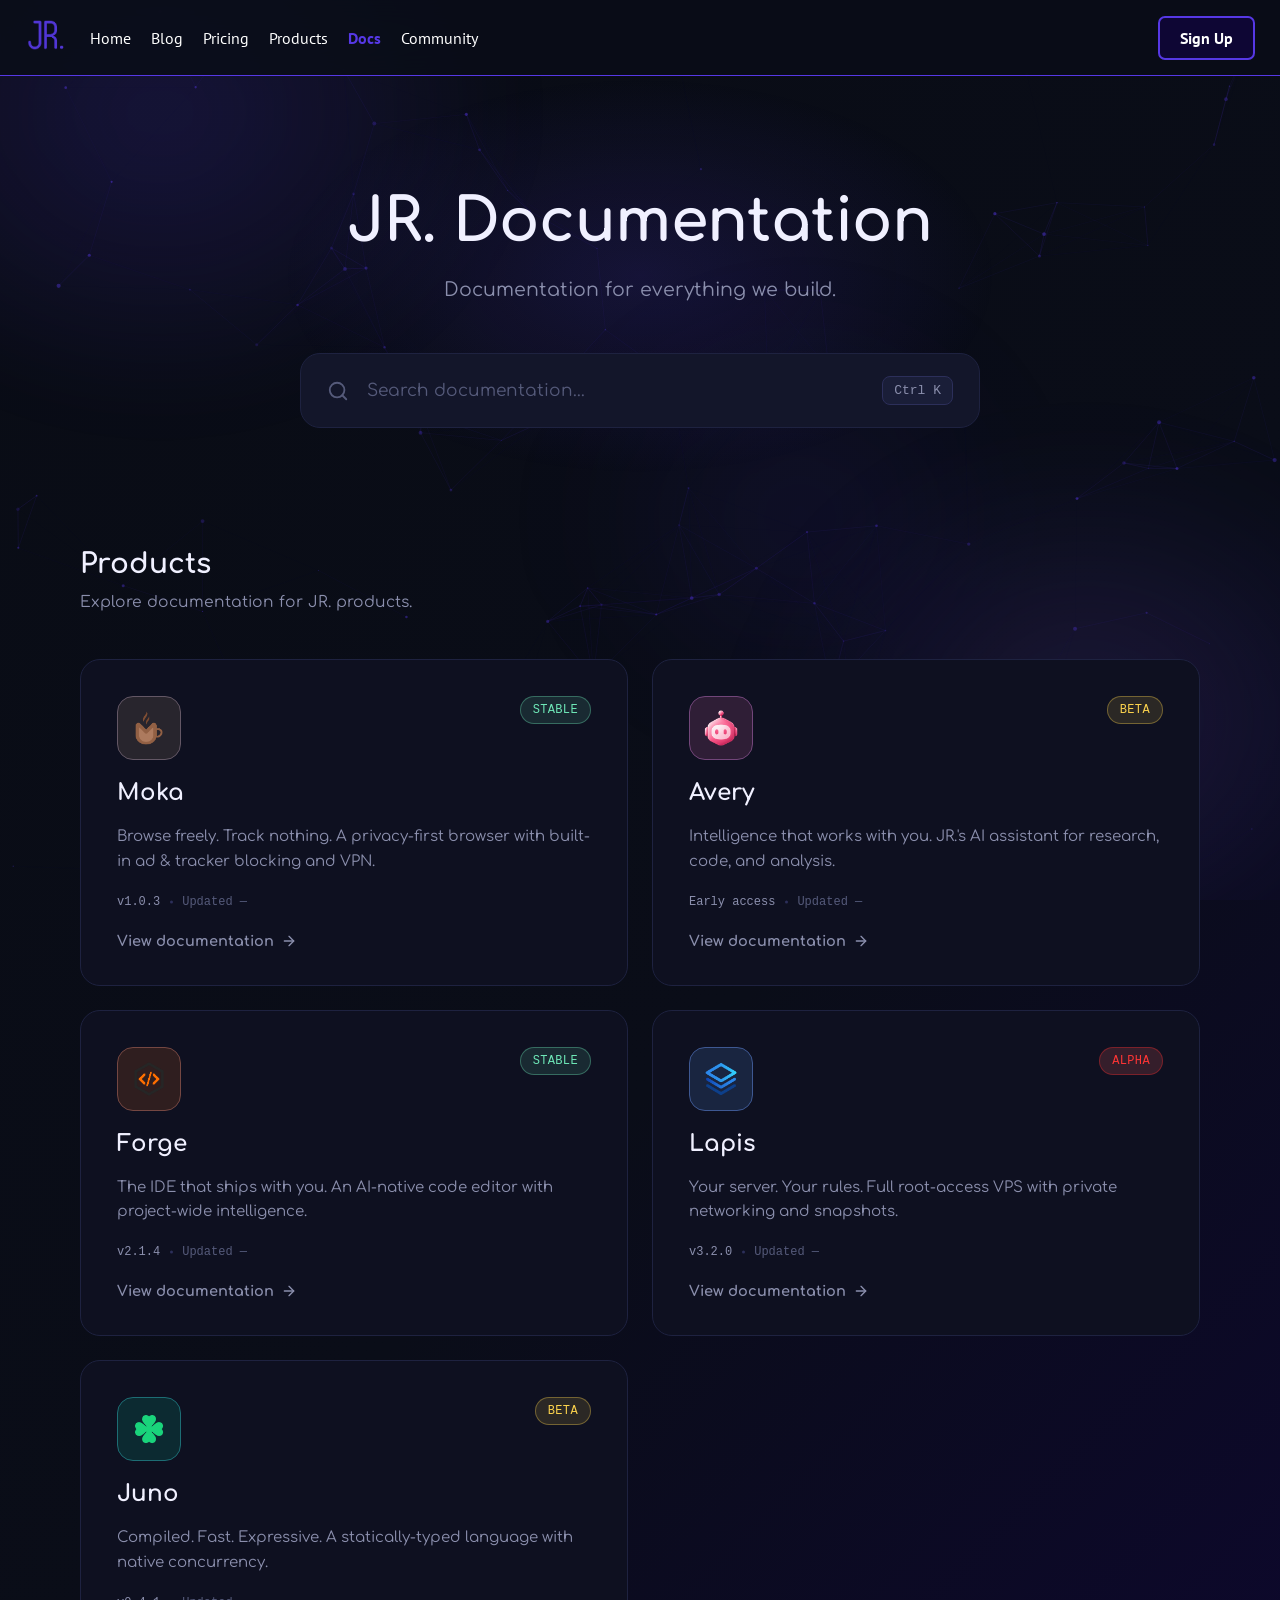
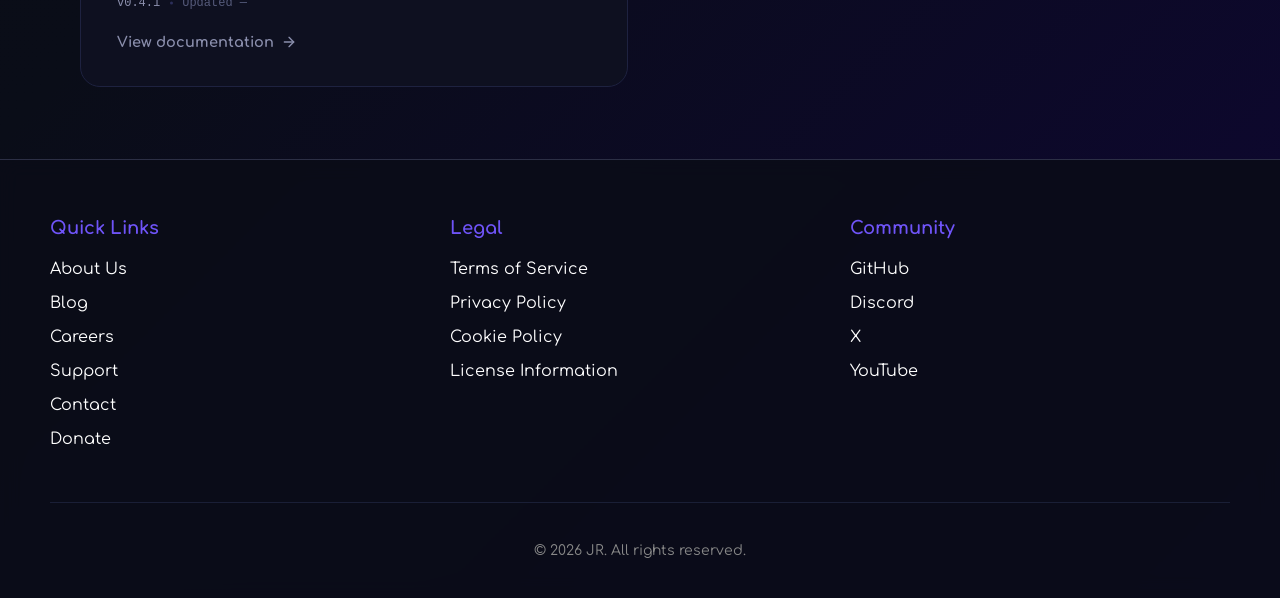
==== index.html @ 00b73f1b "index page" ====
<!DOCTYPE html>
<html lang="en">
<head>
<meta charset="UTF-8">
<meta name="viewport" content="width=device-width, initial-scale=1.0">
<title>JR. Documentation</title>
<meta name="description" content="Documentation for everything JR. builds.">
<meta name="theme-color" content="#0A0D18">

<meta property="og:type" content="website">
<meta property="og:site_name" content="JR.">
<meta property="og:title" content="JR. Documentation">
<meta property="og:description" content="Documentation for everything we build.">
<meta property="og:url" content="https://docs.jrofficial.org/">
<meta property="og:image" content="https://jrofficial.org/assets/images/JR. Logo.png">

<meta name="twitter:card" content="summary">
<meta name="twitter:title" content="JR. Documentation">
<meta name="twitter:description" content="Documentation for everything we build.">
<meta name="twitter:image" content="https://jrofficial.org/assets/images/JR. Logo.png">

<link rel="icon" type="image/png" href="/assets/images/Favicon.png">
<link rel="shortcut icon" type="image/png" href="/assets/images/Favicon.png">
<link rel="apple-touch-icon" href="/assets/images/Favicon.png">
<link rel="preconnect" href="https://fonts.googleapis.com">
<link rel="preconnect" href="https://fonts.gstatic.com" crossorigin>
<link href="https://fonts.googleapis.com/css2?family=Comfortaa:wght@400;600;700&family=PT+Sans:wght@400;700&display=swap" rel="stylesheet">
<link rel="stylesheet" href="main.css">
<script src="main.js" defer></script>
</head>
<body>

<div class="stars" id="stars"><div class="orb-mid"></div></div>
<canvas id="constellation-canvas"></canvas>

<nav class="navbar">
    <div class="nav-left">
        <a href="https://jrofficial.org/"><img src="/assets/images/JR. Logo.png" alt="JR. Logo" class="logo"></a>
        <div class="nav-links" id="nav-links">
            <a href="https://jrofficial.org/">Home</a>
            <a href="https://jrofficial.org/blog">Blog</a>
            <a href="https://jrofficial.org/pricing">Pricing</a>
            <a href="https://jrofficial.org/products">Products</a>
            <a href="/" class="active">Docs</a>
            <a href="https://jrofficial.org/community">Community</a>
        </div>
    </div>
    <div class="signup-hamburger">
        <a href="https://jrofficial.org/signup" style="text-decoration:none"><button class="signup-btn">Sign Up</button></a>
        <div class="hamburger" id="hamburger" aria-label="Toggle menu" role="button" tabindex="0">
            <div></div><div></div><div></div>
        </div>
    </div>
</nav>

<main>
    <section class="hero">
        <div class="hero-inner">
            <h1>JR. Documentation</h1>
            <p>Documentation for everything we build.</p>
            <div class="search-bar" id="search">
                <svg viewBox="0 0 24 24" fill="none" stroke="currentColor" stroke-width="2" stroke-linecap="round" stroke-linejoin="round"><circle cx="11" cy="11" r="8"></circle><line x1="21" y1="21" x2="16.65" y2="16.65"></line></svg>
                <input type="text" id="doc-search" placeholder="Search documentation..." autocomplete="off">
                <span class="kbd" id="kbd-hint">⌘ K</span>
            </div>
        </div>
    </section>

    <section class="section">
        <div class="wrap">
            <div class="section-head">
                <h2>Products</h2>
                <p>Explore documentation for JR. products.</p>
            </div>

            <div class="product-grid">

                <a href="/docs/moka" class="product-card" style="--accent:#C8A27A;--accent-glow:rgba(200,162,122,0.14);">
                    <div class="product-card-top">
                        <img class="product-icon" src="/assets/images/moka-logo.png" alt="">
                        <span class="status-badge stable">Stable</span>
                    </div>
                    <h3>Moka</h3>
                    <p class="desc">Browse freely. Track nothing. A privacy-first browser with built-in ad &amp; tracker blocking and VPN.</p>
                    <div class="card-meta">
                        <span class="version-tag">v1.0.3</span>
                        <span class="updated-tag">Updated —</span>
                    </div>
                    <span class="view-link">View documentation
                        <svg viewBox="0 0 24 24" fill="none" stroke="currentColor" stroke-width="2" stroke-linecap="round" stroke-linejoin="round"><line x1="5" y1="12" x2="19" y2="12"></line><polyline points="12 5 19 12 12 19"></polyline></svg>
                    </span>
                </a>

                <a href="/docs/avery" class="product-card" style="--accent:#F472B6;--accent-glow:rgba(244,114,182,0.14);">
                    <div class="product-card-top">
                        <img class="product-icon" src="/assets/images/avery-logo.png" alt="">
                        <span class="status-badge beta">Beta</span>
                    </div>
                    <h3>Avery</h3>
                    <p class="desc">Intelligence that works with you. JR.'s AI assistant for research, code, and analysis.</p>
                    <div class="card-meta">
                        <span class="version-tag">Early access</span>
                        <span class="updated-tag">Updated —</span>
                    </div>
                    <span class="view-link">View documentation
                        <svg viewBox="0 0 24 24" fill="none" stroke="currentColor" stroke-width="2" stroke-linecap="round" stroke-linejoin="round"><line x1="5" y1="12" x2="19" y2="12"></line><polyline points="12 5 19 12 12 19"></polyline></svg>
                    </span>
                </a>

                <a href="/docs/forge" class="product-card" style="--accent:#F97316;--accent-glow:rgba(249,115,22,0.14);">
                    <div class="product-card-top">
                        <img class="product-icon" src="/assets/images/forge-logo.png" alt="">
                        <span class="status-badge stable">Stable</span>
                    </div>
                    <h3>Forge</h3>
                    <p class="desc">The IDE that ships with you. An AI-native code editor with project-wide intelligence.</p>
                    <div class="card-meta">
                        <span class="version-tag">v2.1.4</span>
                        <span class="updated-tag">Updated —</span>
                    </div>
                    <span class="view-link">View documentation
                        <svg viewBox="0 0 24 24" fill="none" stroke="currentColor" stroke-width="2" stroke-linecap="round" stroke-linejoin="round"><line x1="5" y1="12" x2="19" y2="12"></line><polyline points="12 5 19 12 12 19"></polyline></svg>
                    </span>
                </a>

                <a href="/docs/lapis" class="product-card" style="--accent:#60A5FA;--accent-glow:rgba(96,165,250,0.14);">
                    <div class="product-card-top">
                        <img class="product-icon" src="/assets/images/lapis-logo.png" alt="">
                        <span class="status-badge experimental">Alpha</span>
                    </div>
                    <h3>Lapis</h3>
                    <p class="desc">Your server. Your rules. Full root-access VPS with private networking and snapshots.</p>
                    <div class="card-meta">
                        <span class="version-tag">v3.2.0</span>
                        <span class="updated-tag">Updated —</span>
                    </div>
                    <span class="view-link">View documentation
                        <svg viewBox="0 0 24 24" fill="none" stroke="currentColor" stroke-width="2" stroke-linecap="round" stroke-linejoin="round"><line x1="5" y1="12" x2="19" y2="12"></line><polyline points="12 5 19 12 12 19"></polyline></svg>
                    </span>
                </a>

                <a href="/docs/juno" class="product-card" style="--accent:#00E0A4;--accent-glow:rgba(0,200,150,0.14);">
                    <div class="product-card-top">
                        <img class="product-icon" src="/assets/images/juno-logo.png" alt="">
                        <span class="status-badge beta">Beta</span>
                    </div>
                    <h3>Juno</h3>
                    <p class="desc">Compiled. Fast. Expressive. A statically-typed language with native concurrency.</p>
                    <div class="card-meta">
                        <span class="version-tag">v0.4.1</span>
                        <span class="updated-tag">Updated —</span>
                    </div>
                    <span class="view-link">View documentation
                        <svg viewBox="0 0 24 24" fill="none" stroke="currentColor" stroke-width="2" stroke-linecap="round" stroke-linejoin="round"><line x1="5" y1="12" x2="19" y2="12"></line><polyline points="12 5 19 12 12 19"></polyline></svg>
                    </span>
                </a>

            </div>
        </div>
    </section>
</main>

<footer>
    <div class="footer-content">
        <div class="footer-section">
            <h3>Quick Links</h3>
            <div class="footer-links">
                <a href="#">About Us</a>
                <a href="https://jrofficial.org/blog">Blog</a>
                <a href="#">Careers</a>
                <a href="#">Support</a>
                <a href="#">Contact</a>
                <a href="https://ko-fi.com/jr_official" target="_blank" rel="noopener noreferrer">Donate</a>
            </div>
        </div>
        <div class="footer-section">
            <h3>Legal</h3>
            <div class="footer-links">
                <a href="#">Terms of Service</a>
                <a href="#">Privacy Policy</a>
                <a href="#">Cookie Policy</a>
                <a href="#">License Information</a>
            </div>
        </div>
        <div class="footer-section">
            <h3>Community</h3>
            <div class="footer-links">
                <a href="https://github.com/jr-official" target="_blank" rel="noopener noreferrer">GitHub</a>
                <a href="https://discord.gg/d4kfXDrcG8" target="_blank" rel="noopener noreferrer">Discord</a>
                <a href="https://x.com/jr_suite" target="_blank" rel="noopener noreferrer">X</a>
                <a href="https://youtube.com/@junior.software" target="_blank" rel="noopener noreferrer">YouTube</a>
            </div>
        </div>
    </div>
    <div class="footer-separator"></div>
    <div class="copyright">© 2026 JR. All rights reserved.</div>
</footer>

</body>
</html>
---- main.css ----
:root {
    --purple: #5638E5;
    --purple-dim: #3C25C2;
    --purple-glow: rgba(86, 56, 229, 0.16);
    --purple-glow-strong: rgba(86, 56, 229, 0.30);

    --surface: #0A0D18;
    --surface-1: #0E1020;
    --surface-2: #13162A;
    --surface-3: #1A1E38;

    --border: #1E2240;
    --border-bright: #2C2F5A;

    --text-primary: #F0F0FF;
    --text-secondary: #8B8FAD;
    --text-muted: #555A7A;

    --radius-sm: 8px;
    --radius-md: 12px;
    --radius-lg: 16px;
    --radius-xl: 20px;

    --mono: 'JetBrains Mono', 'SF Mono', Consolas, monospace;
    --header-h: 72px;
}

* { box-sizing: border-box; }

html {
    scroll-behavior: smooth;
}

body {
    margin: 0;
    background: linear-gradient(135deg, #090C15 0%, #0A0D18 50%, #0E0634 100%);
    color: var(--text-primary);
    font-family: 'Comfortaa', sans-serif;
    -webkit-font-smoothing: antialiased;
    min-height: 100vh;
    position: relative;
    overflow-x: hidden;
}

a { color: inherit; text-decoration: none; }

:focus-visible {
    outline: 2px solid var(--purple);
    outline-offset: 2px;
    border-radius: var(--radius-sm);
}


.stars {
    position: fixed;
    top: 0;
    left: 0;
    width: 100%;
    height: 100%;
    pointer-events: none;
    z-index: 0;
    overflow: hidden;
}

.stars::before {
    content: '';
    position: absolute;
    top: -20%;
    left: -15%;
    width: 55%;
    height: 65%;
    background: radial-gradient(ellipse at center, rgba(86, 56, 229, 0.18) 0%, rgba(86, 56, 229, 0.06) 50%, transparent 70%);
    border-radius: 50%;
    filter: blur(40px);
    animation: orbDrift1 25s ease-in-out infinite alternate;
}

.stars::after {
    content: '';
    position: absolute;
    bottom: -10%;
    right: -10%;
    width: 50%;
    height: 60%;
    background: radial-gradient(ellipse at center, rgba(139, 92, 246, 0.15) 0%, rgba(86, 56, 229, 0.05) 50%, transparent 70%);
    border-radius: 50%;
    filter: blur(50px);
    animation: orbDrift2 30s ease-in-out infinite alternate;
}

.stars .orb-mid {
    position: absolute;
    top: 35%;
    right: 20%;
    width: 35%;
    height: 45%;
    background: radial-gradient(ellipse at center, rgba(67, 37, 194, 0.12) 0%, transparent 70%);
    border-radius: 50%;
    filter: blur(60px);
    animation: orbDrift3 20s ease-in-out infinite alternate;
}

@keyframes orbDrift1 {
    0% { transform: translate(0, 0) scale(1); }
    100% { transform: translate(6%, 8%) scale(1.08); }
}

@keyframes orbDrift2 {
    0% { transform: translate(0, 0) scale(1); }
    100% { transform: translate(-8%, -6%) scale(1.1); }
}

@keyframes orbDrift3 {
    0% { transform: translate(0, 0) scale(1); opacity: 0.8; }
    100% { transform: translate(-5%, 10%) scale(0.92); opacity: 1; }
}

#constellation-canvas {
    position: fixed;
    top: 0;
    left: 0;
    width: 100%;
    height: 100%;
    pointer-events: none;
    z-index: 0;
}

.navbar,
main,
footer {
    position: relative;
    z-index: 1;
}

@media (prefers-reduced-motion: reduce) {
    .stars::before,
    .stars::after,
    .stars .orb-mid {
        animation: none;
    }
}

.wrap {
    max-width: 1240px;
    margin: 0 auto;
    padding: 0 40px;
}


.navbar {
    display: flex;
    justify-content: space-between;
    align-items: center;
    padding: 15px 25px;
    background: rgba(10,13,24,0.85);
    backdrop-filter: blur(14px);
    -webkit-backdrop-filter: blur(14px);
    border-bottom: 1px solid var(--purple);
    position: sticky;
    top: 0;
    z-index: 100;
    transition: border-color 0.5s ease;
}

.nav-left { display: flex; align-items: center; gap: 20px; }
.logo { width: 45px; height: auto; cursor: pointer; transition: transform 0.3s; display: block; }
.logo:hover { transform: scale(1.1); }
.nav-links { display: flex; gap: 20px; font-family: 'PT Sans', sans-serif; font-size: 16px; }
.nav-links a { text-decoration: none; color: white; transition: color 0.2s; }
.nav-links a:hover { color: var(--purple); }
.nav-links a.active { color: var(--purple); font-weight: bold; }
.signup-hamburger { display: flex; align-items: center; gap: 30px; }

.signup-btn {
    background: #0E0634;
    border: 2px solid var(--purple);
    border-radius: 7px;
    padding: 10px 20px;
    font-family: 'PT Sans', sans-serif;
    font-size: 16px;
    font-weight: 600;
    color: white;
    cursor: pointer;
    transition: background 0.25s;
}
.signup-btn:hover { background: var(--purple); }

.hamburger { width: 25px; height: 18px; display: none; flex-direction: column; justify-content: space-between; cursor: pointer; }
.hamburger div { height: 3px; background: white; border-radius: 2px; }

.nav-links.active {
    display: flex; flex-direction: column;
    position: absolute; top: 60px; left: 0; right: 0;
    background: #0A0D18; padding: 20px;
    box-shadow: 0 5px 10px rgba(0,0,0,0.2); z-index: 100;
}

@media (max-width: 768px) {
    .nav-links { display: none; }
    .hamburger { display: flex; }
}


.hero {
    padding: 112px 32px 48px;
    text-align: center;
    position: relative;
}

.hero::before {
    content: '';
    position: absolute;
    top: 0;
    left: 50%;
    transform: translateX(-50%);
    width: 720px;
    height: 400px;
    background: radial-gradient(ellipse at center, var(--purple-glow) 0%, transparent 70%);
    pointer-events: none;
    z-index: 0;
}

.hero-inner {
    position: relative;
    z-index: 1;
    max-width: 760px;
    margin: 0 auto;
}

.hero h1 {
    font-size: 60px;
    font-weight: 700;
    margin: 0 0 20px;
    letter-spacing: -0.01em;
}

.hero p {
    font-size: 19px;
    color: var(--text-secondary);
    margin: 0 0 48px;
    line-height: 1.6;
}

.search-bar {
    display: flex;
    align-items: center;
    gap: 16px;
    max-width: 680px;
    margin: 0 auto;
    padding: 22px 26px;
    background: var(--surface-2);
    border: 1px solid var(--border);
    border-radius: var(--radius-xl);
    cursor: text;
    transition: border-color 0.15s ease, box-shadow 0.15s ease;
}

.search-bar:hover {
    border-color: var(--border-bright);
}

.search-bar:focus-within {
    border-color: var(--purple);
    box-shadow: 0 0 0 5px var(--purple-glow);
}

.search-bar svg {
    flex-shrink: 0;
    width: 22px;
    height: 22px;
    color: var(--text-muted);
}

.search-bar input {
    flex: 1;
    background: none;
    border: none;
    outline: none;
    color: var(--text-primary);
    font-family: 'Comfortaa', sans-serif;
    font-size: 17px;
}

.search-bar input::placeholder {
    color: var(--text-muted);
}

.kbd {
    display: flex;
    align-items: center;
    gap: 4px;
    flex-shrink: 0;
    padding: 6px 11px;
    background: var(--surface-3);
    border: 1px solid var(--border-bright);
    border-radius: var(--radius-sm);
    font-family: var(--mono);
    font-size: 13px;
    color: var(--text-secondary);
}


section.section {
    padding: 72px 40px;
}

main > section.section:first-of-type {
    padding-top: 24px;
}

.section-head {
    max-width: 680px;
    margin: 0 0 44px;
}

.section-head h2 {
    font-size: 28px;
    font-weight: 700;
    margin: 0 0 10px;
}

.section-head p {
    font-size: 15.5px;
    color: var(--text-secondary);
    margin: 0;
    line-height: 1.6;
}

.product-grid {
    display: grid;
    grid-template-columns: repeat(2, 1fr);
    gap: 24px;
}

.product-card {
    --accent: var(--purple);
    --accent-glow: var(--purple-glow);
    display: flex;
    flex-direction: column;
    gap: 20px;
    padding: 36px;
    background: var(--surface-1);
    border: 1px solid var(--border);
    border-radius: var(--radius-xl);
    transition: border-color 0.15s ease, background 0.15s ease, transform 0.15s ease;
}

.product-card:hover {
    border-color: var(--accent);
    background: var(--surface-2);
    transform: translateY(-2px);
}

.product-card:focus-visible {
    border-color: var(--accent);
}

.product-card:hover .view-link {
    color: var(--accent);
}

.product-card-top {
    display: flex;
    align-items: flex-start;
    justify-content: space-between;
    gap: 12px;
}

.product-icon {
    width: 64px;
    height: 64px;
    border-radius: var(--radius-lg);
    background: var(--accent-glow);
    border: 1px solid color-mix(in srgb, var(--accent) 35%, var(--border-bright));
    padding: 13px;
    object-fit: contain;
    flex-shrink: 0;
    transition: border-color 0.15s ease, background 0.15s ease;
}

.product-card:hover .product-icon {
    border-color: var(--accent);
}

.status-badge {
    font-family: var(--mono);
    font-size: 12px;
    letter-spacing: 0.03em;
    text-transform: uppercase;
    padding: 6px 12px;
    border-radius: 999px;
    border: 1px solid var(--border-bright);
    color: var(--text-secondary);
    white-space: nowrap;
    height: fit-content;
}

.status-badge.stable { color: #6EE7B7; background: rgba(110, 231, 183, 0.12); border-color: rgba(110, 231, 183, 0.35); }
.status-badge.beta { color: #FCD34D; background: rgba(252, 211, 77, 0.12); border-color: rgba(252, 211, 77, 0.35); }
.status-badge.experimental { color: #ff3535; background: rgba(255, 107, 107, 0.164); border-color: rgba(255, 40, 40, 0.35); }
.status-badge.coming-soon { color: var(--text-muted); background: var(--surface-3); border-color: var(--border-bright); }
.status-badge.deprecated { color: #94A3B8; background: rgba(148, 163, 184, 0.12); border-color: rgba(148, 163, 184, 0.35); }

.product-card h3 {
    font-size: 23px;
    font-weight: 700;
    margin: 0;
}

.product-card .desc {
    font-size: 15px;
    color: var(--text-secondary);
    line-height: 1.65;
    margin: 0;
    flex: 1;
}

.card-meta {
    display: flex;
    align-items: center;
    gap: 10px;
    font-family: var(--mono);
    font-size: 12px;
}

.version-tag {
    color: var(--text-secondary);
}

.updated-tag {
    color: var(--text-muted);
    position: relative;
    padding-left: 12px;
}

.updated-tag::before {
    content: '';
    position: absolute;
    left: 0;
    top: 50%;
    transform: translateY(-50%);
    width: 3px;
    height: 3px;
    border-radius: 50%;
    background: var(--border-bright);
}

.product-card .view-link {
    display: inline-flex;
    align-items: center;
    gap: 7px;
    font-size: 14.5px;
    font-weight: 700;
    color: var(--text-secondary);
    margin-top: 4px;
    transition: color 0.15s ease;
}

.product-card .view-link svg {
    width: 16px;
    height: 16px;
    transition: transform 0.15s ease;
}

.product-card:hover .view-link svg {
    transform: translateX(3px);
}

footer {
    background: rgba(10,13,24,0.9);
    backdrop-filter: blur(10px);
    -webkit-backdrop-filter: blur(10px);
    border-top: 1px solid #2C2F45;
    padding: 40px 50px;
    font-family: 'Comfortaa', sans-serif;
    color: white;
    position: relative;
    z-index: 10;
}

.footer-content { display: flex; flex-wrap: wrap; justify-content: space-between; align-items: flex-start; gap: 20px; }
.footer-section { margin-bottom: 20px; flex: 1; }
.footer-section h3 { font-size: 18px; margin-bottom: 20px; color: #6f54f8; }
.footer-links { display: flex; flex-direction: column; }
.footer-links a { display: block; margin-bottom: 12px; padding: 2px 0; color: white; text-decoration: none; transition: color 0.2s; width: fit-content; }
.footer-links a:hover { color: var(--purple); }
.footer-separator { width: 100%; height: 1px; background: #1A1F36; margin: 20px 0; }
.copyright { text-align: center; padding-top: 20px; font-size: 14px; color: #888; }

@media (max-width: 640px) {
    footer { padding: 32px 24px; }
    .footer-content { flex-direction: column; }
}

@media (max-width: 720px) {
    .hero {
        padding: 72px 20px 32px;
    }
    .hero h1 {
        font-size: 38px;
    }
    .hero p {
        font-size: 16px;
    }
    .search-bar {
        padding: 16px 18px;
    }
    .product-grid {
        grid-template-columns: 1fr;
    }
    .product-card {
        padding: 28px;
    }
    .quick-grid {
        grid-template-columns: 1fr;
    }
    section.section {
        padding: 48px 20px;
    }
    .wrap {
        padding: 0 20px;
    }
}

@media (prefers-reduced-motion: reduce) {
    * {
        transition: none !important;
        scroll-behavior: auto !important;
    }
}
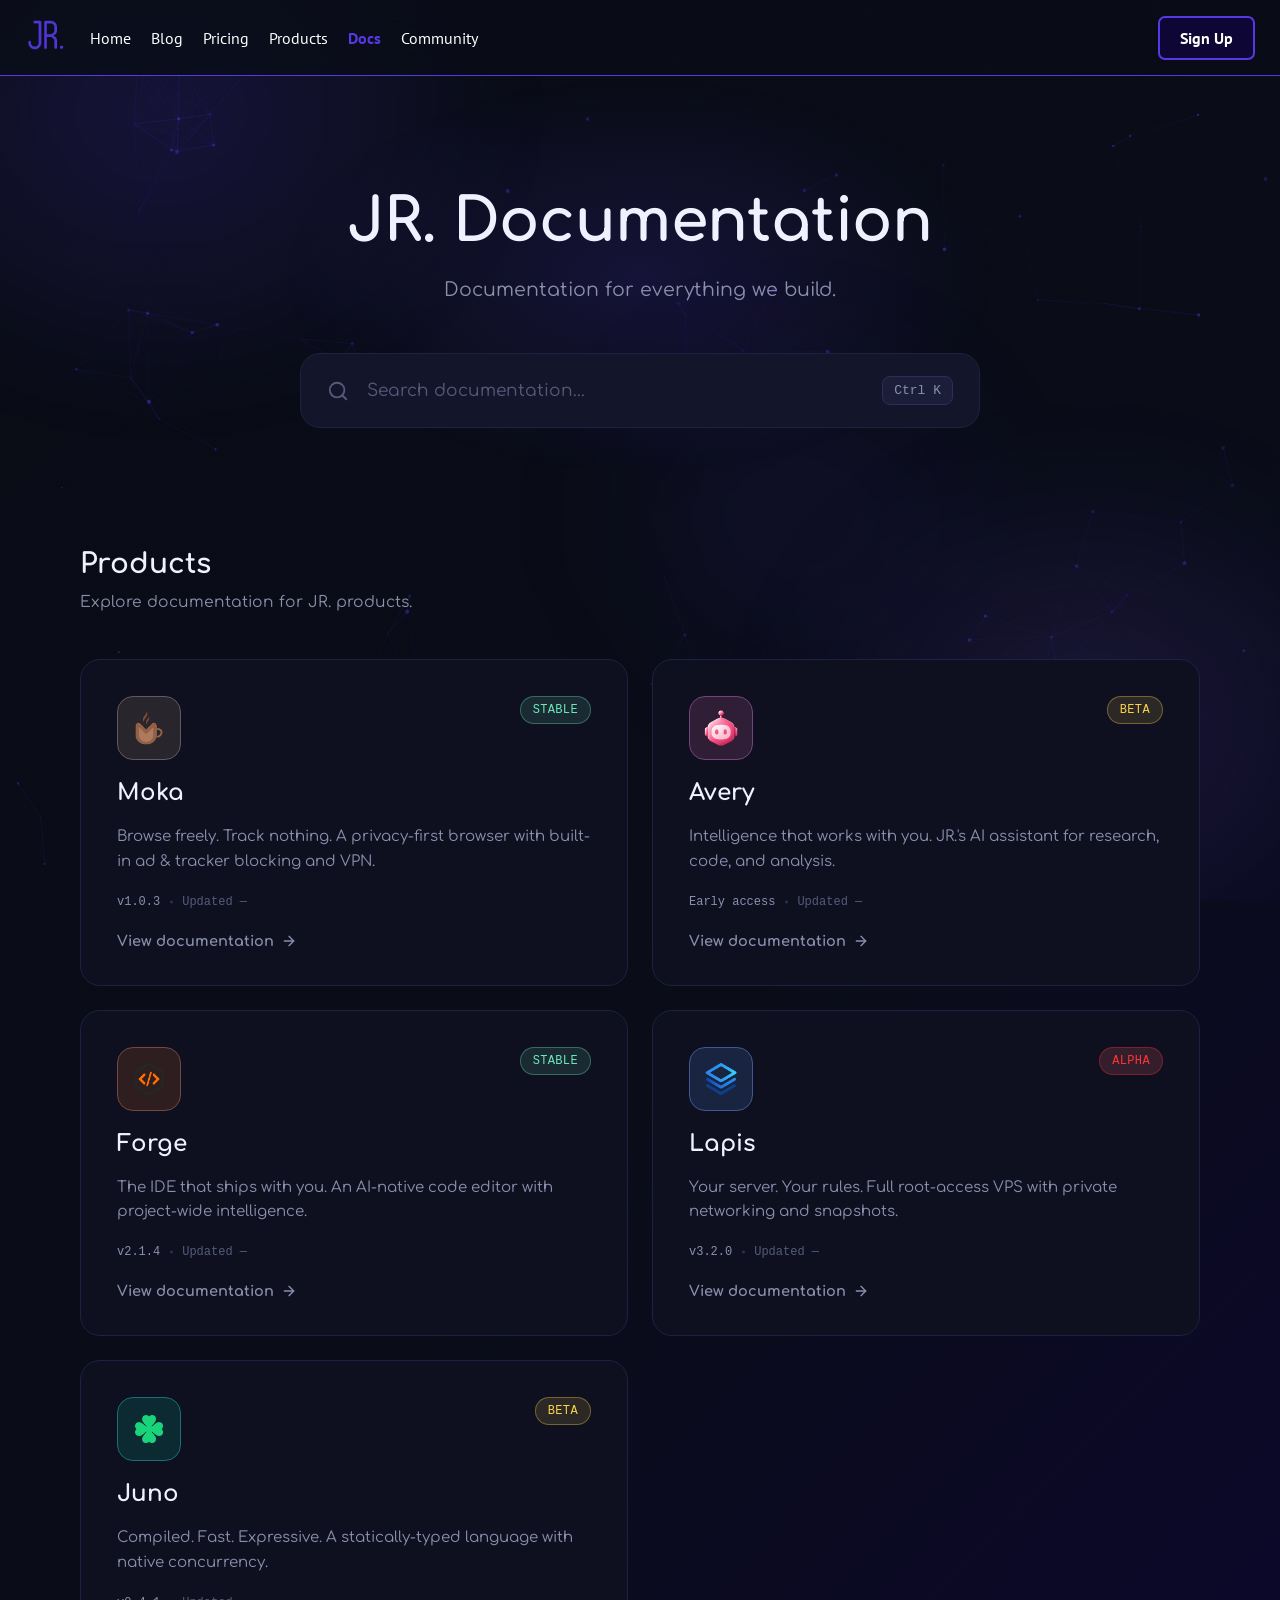
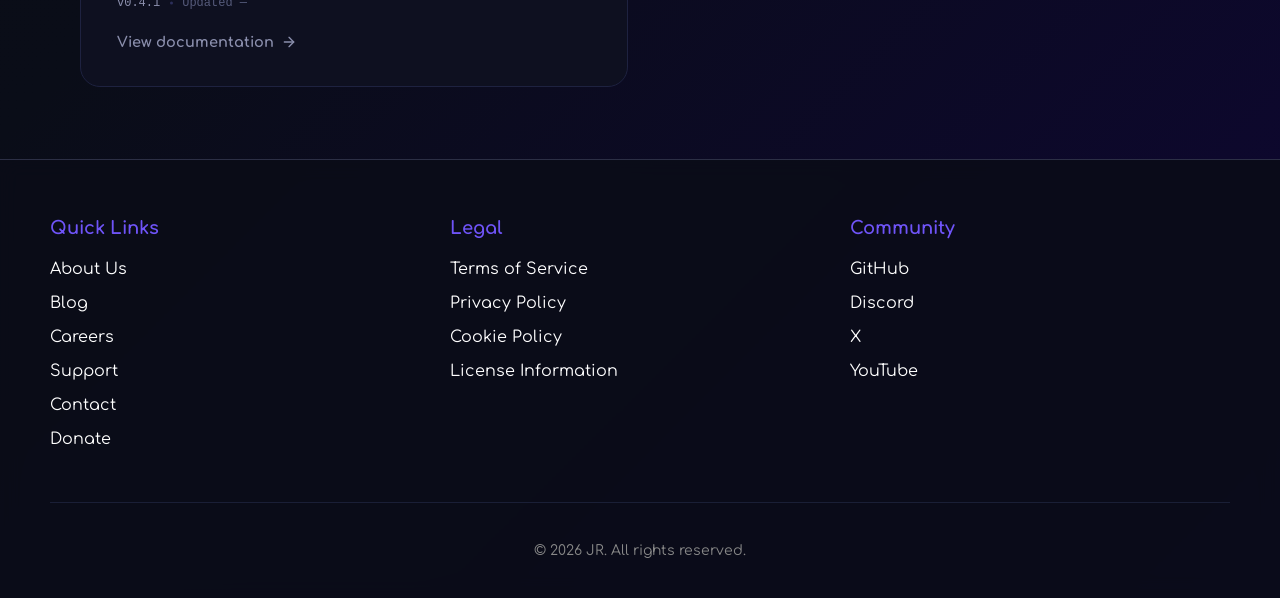
==== commit 730bda1e: "product-specifc docs (sample)" ====
--- a/index.html
+++ b/index.html
@@ -75,7 +75,7 @@
 
             <div class="product-grid">
 
-                <a href="/docs/moka" class="product-card" style="--accent:#C8A27A;--accent-glow:rgba(200,162,122,0.14);">
+                <a href="/docs/moka/index.html" class="product-card" style="--accent:#C8A27A;--accent-glow:rgba(200,162,122,0.14);">
                     <div class="product-card-top">
                         <img class="product-icon" src="/assets/images/moka-logo.png" alt="">
                         <span class="status-badge stable">Stable</span>
@@ -91,7 +91,7 @@
                     </span>
                 </a>
 
-                <a href="/docs/avery" class="product-card" style="--accent:#F472B6;--accent-glow:rgba(244,114,182,0.14);">
+                <a href="/docs/avery/index.html" class="product-card" style="--accent:#F472B6;--accent-glow:rgba(244,114,182,0.14);">
                     <div class="product-card-top">
                         <img class="product-icon" src="/assets/images/avery-logo.png" alt="">
                         <span class="status-badge beta">Beta</span>
@@ -107,7 +107,7 @@
                     </span>
                 </a>
 
-                <a href="/docs/forge" class="product-card" style="--accent:#F97316;--accent-glow:rgba(249,115,22,0.14);">
+                <a href="/docs/forge/index.html" class="product-card" style="--accent:#F97316;--accent-glow:rgba(249,115,22,0.14);">
                     <div class="product-card-top">
                         <img class="product-icon" src="/assets/images/forge-logo.png" alt="">
                         <span class="status-badge stable">Stable</span>
@@ -123,7 +123,7 @@
                     </span>
                 </a>
 
-                <a href="/docs/lapis" class="product-card" style="--accent:#60A5FA;--accent-glow:rgba(96,165,250,0.14);">
+                <a href="/docs/lapis/index.html" class="product-card" style="--accent:#60A5FA;--accent-glow:rgba(96,165,250,0.14);">
                     <div class="product-card-top">
                         <img class="product-icon" src="/assets/images/lapis-logo.png" alt="">
                         <span class="status-badge experimental">Alpha</span>
@@ -139,7 +139,7 @@
                     </span>
                 </a>
 
-                <a href="/docs/juno" class="product-card" style="--accent:#00E0A4;--accent-glow:rgba(0,200,150,0.14);">
+                <a href="/docs/juno/index.html" class="product-card" style="--accent:#00E0A4;--accent-glow:rgba(0,200,150,0.14);">
                     <div class="product-card-top">
                         <img class="product-icon" src="/assets/images/juno-logo.png" alt="">
                         <span class="status-badge beta">Beta</span>
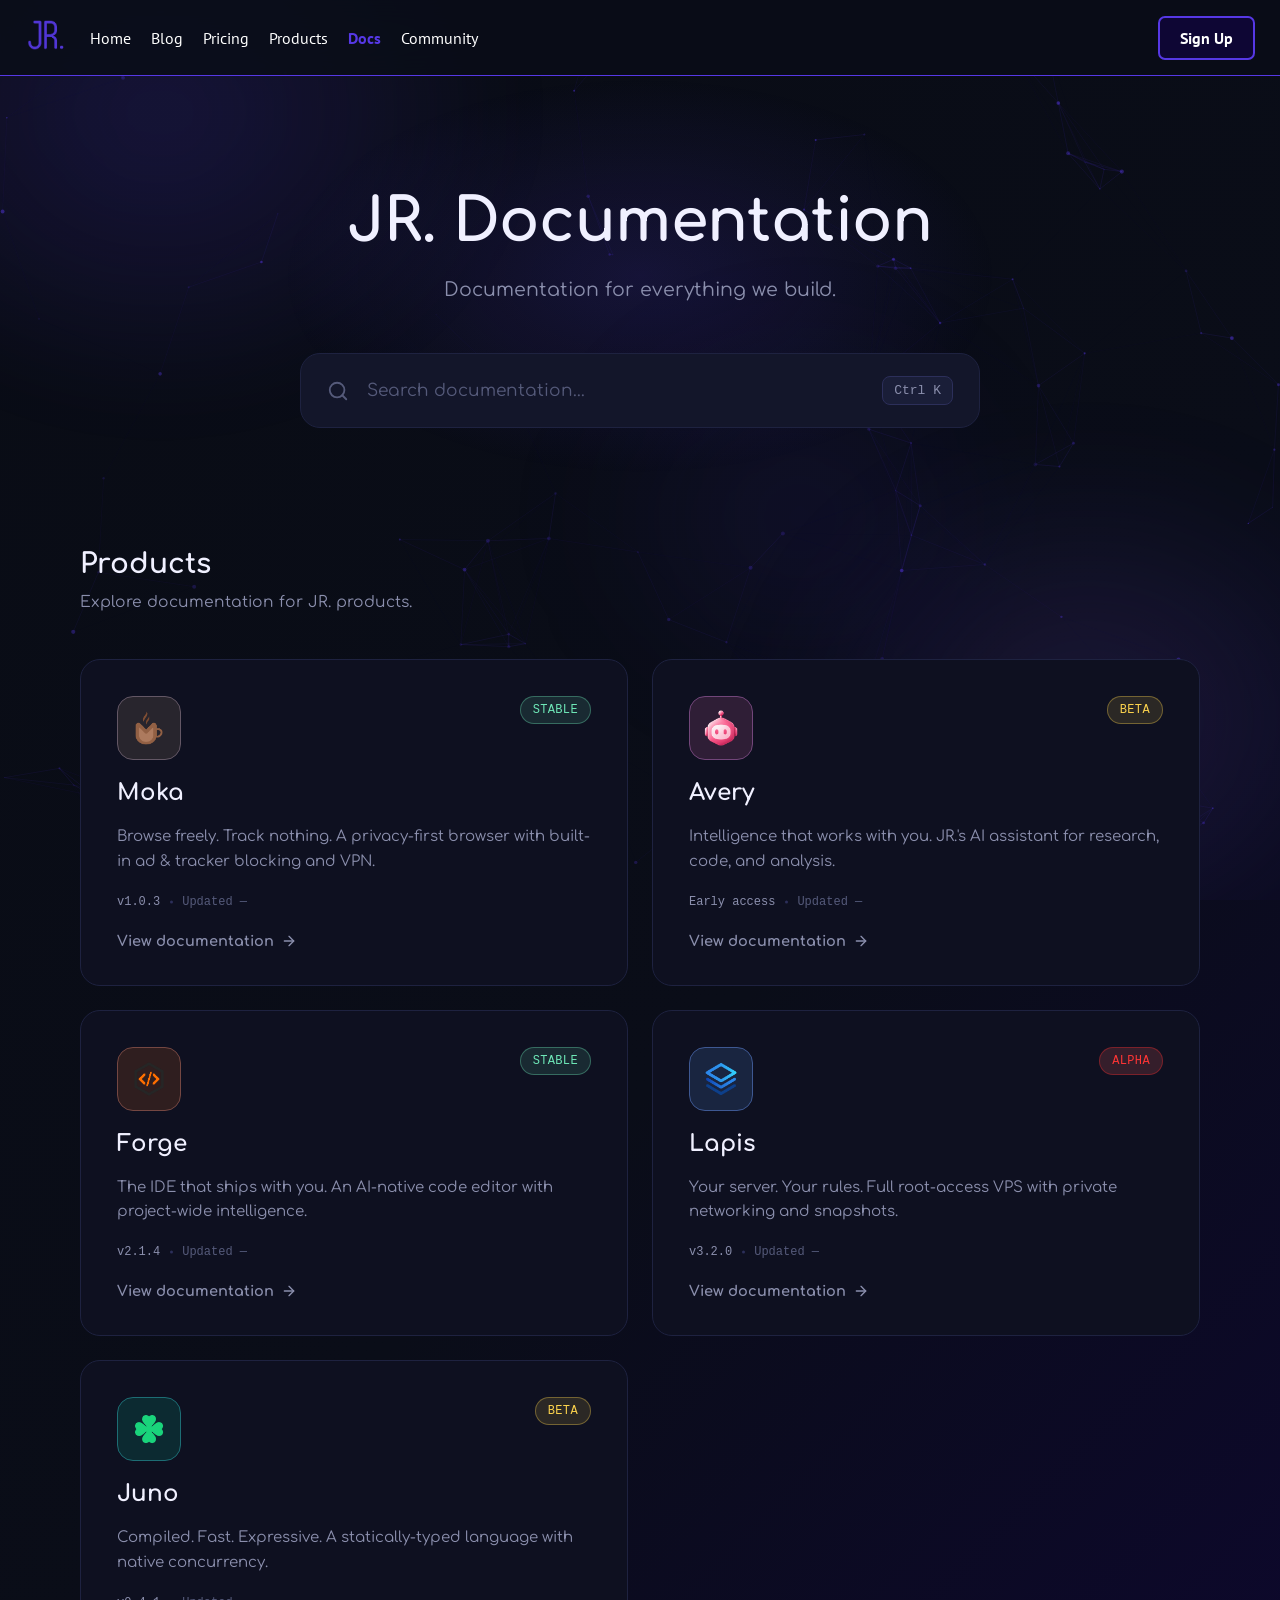
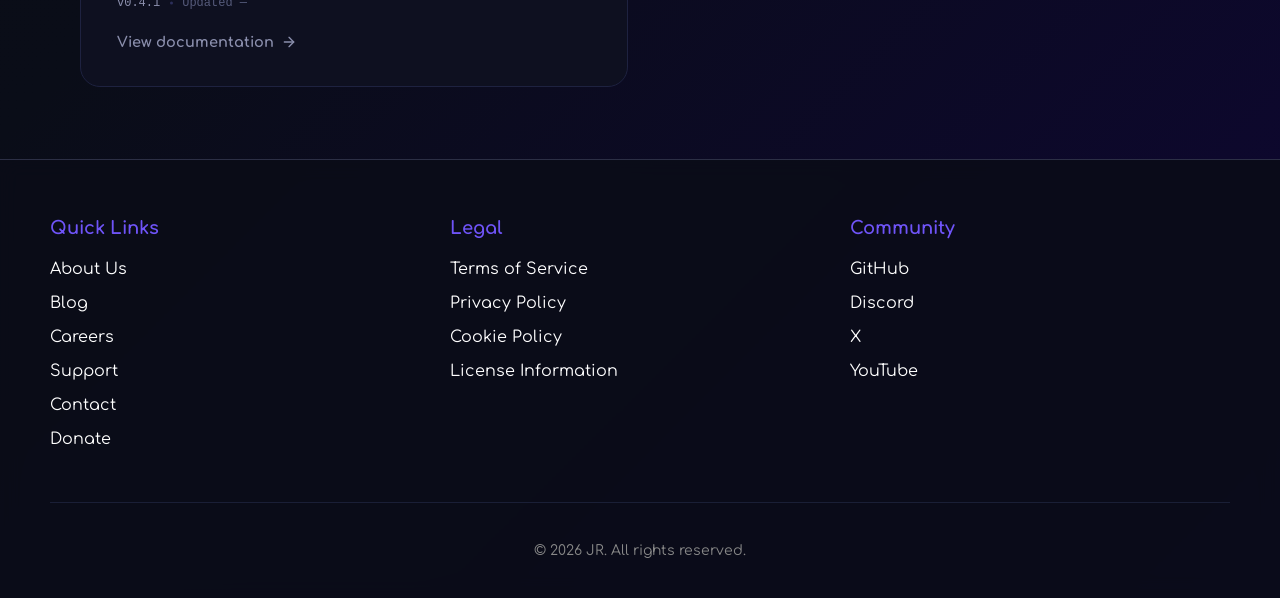
==== commit 504bf1d9: "added routing" ====
--- a/index.html
+++ b/index.html
@@ -75,7 +75,7 @@
 
             <div class="product-grid">
 
-                <a href="/docs/moka/index.html" class="product-card" style="--accent:#C8A27A;--accent-glow:rgba(200,162,122,0.14);">
+                <a href="/docs/moka/" class="product-card" style="--accent:#C8A27A;--accent-glow:rgba(200,162,122,0.14);">
                     <div class="product-card-top">
                         <img class="product-icon" src="/assets/images/moka-logo.png" alt="">
                         <span class="status-badge stable">Stable</span>
@@ -91,7 +91,7 @@
                     </span>
                 </a>
 
-                <a href="/docs/avery/index.html" class="product-card" style="--accent:#F472B6;--accent-glow:rgba(244,114,182,0.14);">
+                <a href="/docs/avery/" class="product-card" style="--accent:#F472B6;--accent-glow:rgba(244,114,182,0.14);">
                     <div class="product-card-top">
                         <img class="product-icon" src="/assets/images/avery-logo.png" alt="">
                         <span class="status-badge beta">Beta</span>
@@ -107,7 +107,7 @@
                     </span>
                 </a>
 
-                <a href="/docs/forge/index.html" class="product-card" style="--accent:#F97316;--accent-glow:rgba(249,115,22,0.14);">
+                <a href="/docs/forge/" class="product-card" style="--accent:#F97316;--accent-glow:rgba(249,115,22,0.14);">
                     <div class="product-card-top">
                         <img class="product-icon" src="/assets/images/forge-logo.png" alt="">
                         <span class="status-badge stable">Stable</span>
@@ -123,7 +123,7 @@
                     </span>
                 </a>
 
-                <a href="/docs/lapis/index.html" class="product-card" style="--accent:#60A5FA;--accent-glow:rgba(96,165,250,0.14);">
+                <a href="/docs/lapis/" class="product-card" style="--accent:#60A5FA;--accent-glow:rgba(96,165,250,0.14);">
                     <div class="product-card-top">
                         <img class="product-icon" src="/assets/images/lapis-logo.png" alt="">
                         <span class="status-badge experimental">Alpha</span>
@@ -139,7 +139,7 @@
                     </span>
                 </a>
 
-                <a href="/docs/juno/index.html" class="product-card" style="--accent:#00E0A4;--accent-glow:rgba(0,200,150,0.14);">
+                <a href="/docs/juno/" class="product-card" style="--accent:#00E0A4;--accent-glow:rgba(0,200,150,0.14);">
                     <div class="product-card-top">
                         <img class="product-icon" src="/assets/images/juno-logo.png" alt="">
                         <span class="status-badge beta">Beta</span>
